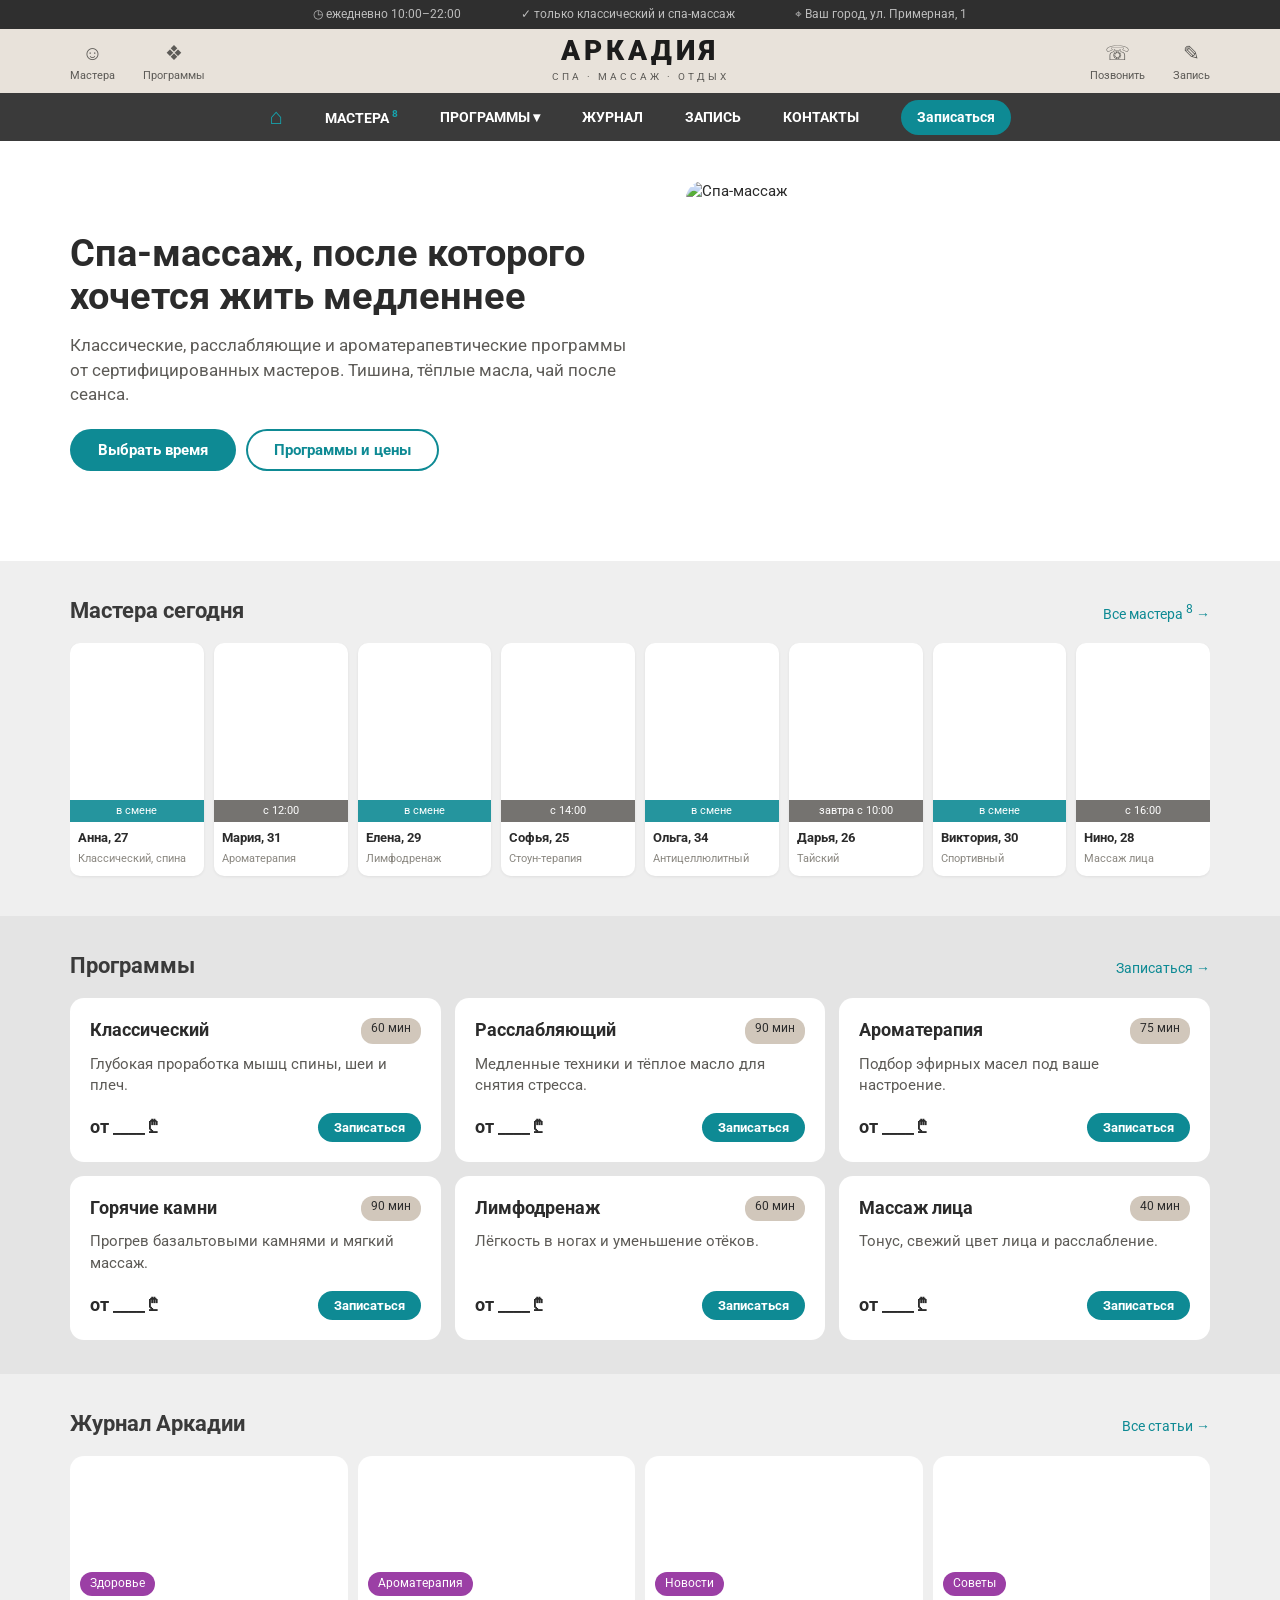
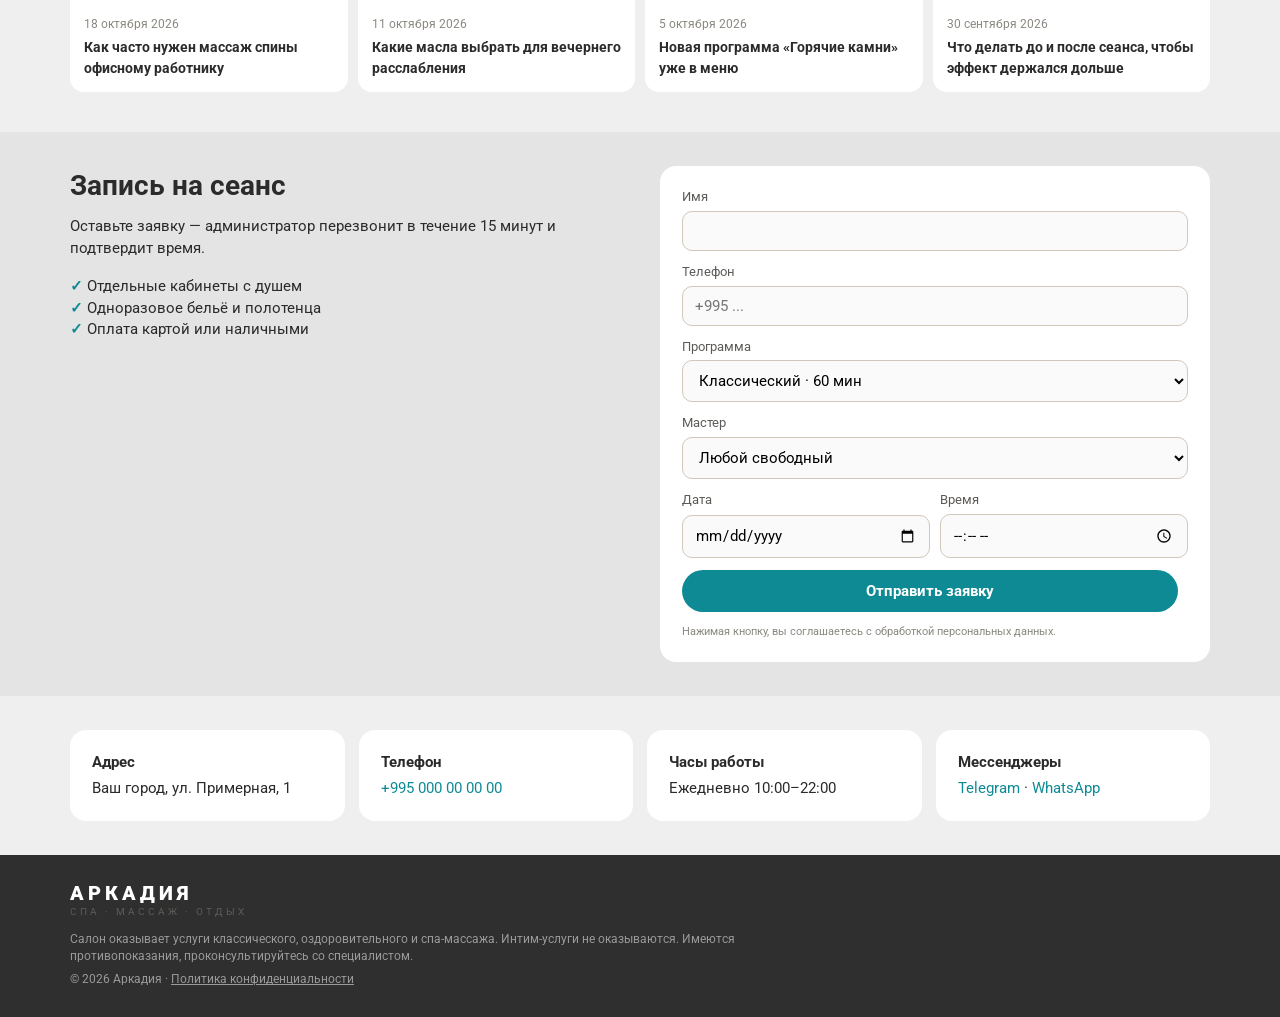
==== index.html @ 785beedc "Прототип сайта спа-массажа в стиле don-m" ====
<!doctype html><html lang="ru"><head><meta charset="utf-8"><meta name="viewport" content="width=device-width,initial-scale=1">
<title>Аркадия — спа-массаж в городе</title><link rel="stylesheet" href="style.css">
<link href="https://fonts.googleapis.com/css2?family=Roboto:wght@400;500;700;900&display=swap" rel="stylesheet"></head><body>
<div class="topbar"><div class="wrap"><span>◷ ежедневно 10:00–22:00</span><span>✓ только классический и спа-массаж</span><span>⌖ Ваш город, ул. Примерная, 1</span></div></div>
<header class="head"><div class="wrap">
 <div class="hleft"><a href="#masters" class="hicon">☺<small>Мастера</small></a><a href="#programs" class="hicon">❖<small>Программы</small></a></div>
 <a class="logo" href="#"><b>АРКАДИЯ</b><span>СПА · МАССАЖ · ОТДЫХ</span></a>
 <div class="hright"><a href="tel:+995000000000" class="hicon">☏<small>Позвонить</small></a><a href="#booking" class="hicon">✎<small>Запись</small></a></div>
</div></header>
<nav class="nav"><div class="wrap"><a href="#" class="home">⌂</a><a href="#masters">Мастера <sup>8</sup></a><a href="#programs">Программы ▾</a><a href="#journal">Журнал</a><a href="#booking">Запись</a><a href="#contacts">Контакты</a><a href="#booking" class="nbtn">Записаться</a></div></nav>
<main>
<section class="hero"><div class="wrap"><div class="htext"><h1>Спа-массаж, после которого хочется жить медленнее</h1><p>Классические, расслабляющие и ароматерапевтические программы от сертифицированных мастеров. Тишина, тёплые масла, чай после сеанса.</p><a href="#booking" class="btn">Выбрать время</a><a href="#programs" class="btn ghost">Программы и цены</a></div><img src="https://images.unsplash.com/photo-1544161515-4ab6ce6db874?w=900&q=80" alt="Спа-массаж"></div></section>
<section class="sec" id="masters"><div class="wrap"><div class="sh"><h2>Мастера сегодня</h2><a href="#booking">Все мастера <sup>8</sup> →</a></div>
<div class="row" id="mrow"></div></div></section>
<section class="sec alt" id="programs"><div class="wrap"><div class="sh"><h2>Программы</h2><a href="#booking">Записаться →</a></div><div class="grid" id="prow"></div></div></section>
<section class="sec" id="journal"><div class="wrap"><div class="sh"><h2>Журнал Аркадии</h2><a href="#journal">Все статьи →</a></div><div class="row jrow">
 <article class="jc"><div class="jimg" style="background-image:url(https://images.unsplash.com/photo-1600334129128-685c5582fd35?w=600&q=70)"><span class="tag">Здоровье</span></div><time>18 октября 2026</time><h3>Как часто нужен массаж спины офисному работнику</h3></article>
 <article class="jc"><div class="jimg" style="background-image:url(https://images.unsplash.com/photo-1519823551278-64ac92734fb1?w=600&q=70)"><span class="tag">Ароматерапия</span></div><time>11 октября 2026</time><h3>Какие масла выбрать для вечернего расслабления</h3></article>
 <article class="jc"><div class="jimg" style="background-image:url(https://images.unsplash.com/photo-1540555700478-4be289fbecef?w=600&q=70)"><span class="tag">Новости</span></div><time>5 октября 2026</time><h3>Новая программа «Горячие камни» уже в меню</h3></article>
 <article class="jc"><div class="jimg" style="background-image:url(https://images.unsplash.com/photo-1544161515-4ab6ce6db874?w=600&q=70)"><span class="tag">Советы</span></div><time>30 сентября 2026</time><h3>Что делать до и после сеанса, чтобы эффект держался дольше</h3></article>
</div></div></section>
<section class="sec alt" id="booking"><div class="wrap book"><div><h2>Запись на сеанс</h2><p>Оставьте заявку — администратор перезвонит в течение 15 минут и подтвердит время.</p><ul class="ticks"><li>Отдельные кабинеты с душем</li><li>Одноразовое бельё и полотенца</li><li>Оплата картой или наличными</li></ul></div>
<form id="form" class="card"><label>Имя<input name="name" required></label><label>Телефон<input name="phone" type="tel" required placeholder="+995 ..."></label>
<label>Программа<select name="program" id="psel"></select></label><label>Мастер<select name="master" id="msel"><option>Любой свободный</option></select></label>
<div class="two"><label>Дата<input name="date" type="date" required></label><label>Время<input name="time" type="time" required></label></div>
<button class="btn">Отправить заявку</button><small>Нажимая кнопку, вы соглашаетесь с обработкой персональных данных.</small></form>
<div id="ok" class="card ok" hidden><div class="okc">✓</div><h3>Заявка отправлена</h3><p id="oktext"></p><button class="btn ghost" id="again">Новая заявка</button></div></div></section>
<section class="sec" id="contacts"><div class="wrap contacts"><div class="card"><h3>Адрес</h3><p>Ваш город, ул. Примерная, 1</p></div><div class="card"><h3>Телефон</h3><p><a href="tel:+995000000000">+995 000 00 00 00</a></p></div><div class="card"><h3>Часы работы</h3><p>Ежедневно 10:00–22:00</p></div><div class="card"><h3>Мессенджеры</h3><p><a href="#">Telegram</a> · <a href="#">WhatsApp</a></p></div></div></section>
</main>
<footer class="foot"><div class="wrap"><div class="logo small"><b>АРКАДИЯ</b><span>СПА · МАССАЖ · ОТДЫХ</span></div><p>Салон оказывает услуги классического, оздоровительного и спа-массажа. Интим-услуги не оказываются. Имеются противопоказания, проконсультируйтесь со специалистом.</p><p class="copy">© 2026 Аркадия · <a href="#">Политика конфиденциальности</a></p></div></footer>
<script src="app.js"></script></body></html>
---- style.css ----
*{box-sizing:border-box;margin:0;padding:0}body{font:15px/1.45 Roboto,Arial,sans-serif;color:#2b2b2b;background:#efefef}a{color:inherit;text-decoration:none}
.wrap{max-width:1180px;margin:0 auto;padding:0 20px}
.topbar{background:#2f2f2f;color:#bdbdbd;font-size:12px}.topbar .wrap{display:flex;justify-content:center;gap:60px;padding:6px 20px}
.head{background:#e8e2da}.head .wrap{display:flex;align-items:center;justify-content:space-between;height:64px}
.hleft,.hright{display:flex;gap:28px;width:260px}.hright{justify-content:flex-end}.hicon{display:flex;flex-direction:column;align-items:center;font-size:20px;color:#5d5b57}.hicon small{font-size:11px}
.logo{text-align:center;color:#1c1c1c}.logo b{display:block;font:900 28px/1 Roboto;letter-spacing:4px}.logo span{font-size:10px;letter-spacing:3px;color:#5d5b57}
.nav{background:#3a3a3a;position:sticky;top:0;z-index:5}.nav .wrap{display:flex;align-items:center;justify-content:center;gap:42px;height:48px}.nav a{color:#fff;font-weight:700;font-size:14px;text-transform:uppercase}.nav sup{color:#16a3ad;font-size:10px}.nav .home{color:#16a3ad;font-size:22px}.nav .nbtn{background:#0e8a94;padding:7px 16px;border-radius:20px;text-transform:none}
.hero{background:#fff}.hero .wrap{display:grid;grid-template-columns:1.1fr 1fr;gap:40px;align-items:center;padding:40px 20px}.hero h1{font-size:38px;line-height:1.15;margin-bottom:14px}.hero p{color:#5d5b57;margin-bottom:22px;font-size:17px}.hero img{width:100%;height:340px;object-fit:cover;border-radius:18px}
.btn{display:inline-block;background:#0e8a94;color:#fff;border:0;border-radius:24px;padding:12px 28px;font:700 15px Roboto;cursor:pointer;margin-right:10px}.btn:hover{background:#0b737b}.btn.ghost{background:transparent;color:#0e8a94;box-shadow:inset 0 0 0 2px #0e8a94}.btn.sm{padding:7px 16px;font-size:13px;margin:0}
.sec{padding:34px 0}.sec.alt{background:#e4e4e4}.sh{display:flex;justify-content:space-between;align-items:baseline;margin-bottom:16px}.sh h2{font-size:22px;color:#3a3a3a}.sh a{color:#0e8a94;font-size:14px}
.row{display:grid;grid-auto-flow:column;grid-auto-columns:calc((100% - 70px)/8);gap:10px;overflow-x:auto;scroll-snap-type:x mandatory;padding-bottom:6px}
.mc{background:#fff;border-radius:10px;overflow:hidden;scroll-snap-align:start;box-shadow:0 1px 3px #0001}.mimg{aspect-ratio:3/4;background:center/cover;position:relative}.st{position:absolute;left:0;right:0;bottom:0;background:#0e8a94e6;color:#fff;font-size:11px;text-align:center;padding:3px}.st:not(.on){background:#5d5b57d9}.mb{padding:7px 8px}.mb b{display:block;font-size:13px}.mb span{font-size:11px;color:#8a8780}
.grid{display:grid;grid-template-columns:repeat(3,1fr);gap:14px}.pc{background:#fff;border-radius:14px;padding:20px;display:flex;flex-direction:column}.pt{display:flex;justify-content:space-between}.pt span{background:#d1c7bb;border-radius:12px;padding:2px 10px;font-size:12px}.pc p{color:#5d5b57;margin:10px 0 16px;flex:1}.pp{display:flex;justify-content:space-between;align-items:center}.pp b{font-size:18px}
.jrow{grid-auto-columns:calc((100% - 30px)/4)}.jc{background:#fff;border-radius:14px;overflow:hidden}.jimg{height:150px;background:center/cover;position:relative}.tag{position:absolute;left:10px;bottom:10px;background:#9b3fa5;color:#fff;font-size:12px;border-radius:12px;padding:3px 10px}.jc time{display:block;font-size:12px;color:#8a8780;padding:10px 14px 0}.jc h3{font-size:14px;padding:4px 14px 14px}
.book{display:grid;grid-template-columns:1fr 1fr;gap:40px}.book h2{font-size:28px;margin-bottom:10px}.ticks{list-style:none;margin-top:16px}.ticks li:before{content:"✓ ";color:#0e8a94;font-weight:700}
.card{background:#fff;border-radius:16px;padding:22px}form.card{display:grid;gap:12px}label{display:grid;gap:4px;font-size:13px;color:#5d5b57}input,select{font:15px Roboto;padding:10px 12px;border:1px solid #d1c7bb;border-radius:10px;background:#fafafa}.two{display:grid;grid-template-columns:1fr 1fr;gap:10px}form small{color:#8a8780;font-size:11px}
.ok{text-align:center}.okc{width:56px;height:56px;border-radius:50%;background:#0e8a94;color:#fff;font-size:28px;line-height:56px;margin:0 auto 10px}.ok p{margin:8px 0 16px;color:#5d5b57}
.contacts{display:grid;grid-template-columns:repeat(4,1fr);gap:14px}.contacts h3{font-size:15px;margin-bottom:4px}.contacts a{color:#0e8a94}
.foot{background:#2f2f2f;color:#9a9a9a;padding:28px 0;font-size:12px}.foot .logo{text-align:left;margin-bottom:10px}.foot .logo b{color:#fff;font-size:20px}.foot p{margin-top:6px;max-width:720px}.copy a{text-decoration:underline}
[hidden]{display:none!important}
@media(max-width:800px){.topbar .wrap{gap:14px;font-size:10px;justify-content:space-between}.topbar span:nth-child(3){display:none}.hleft,.hright{width:auto;gap:14px}.hicon small{display:none}.logo b{font-size:20px}.nav .wrap{justify-content:flex-start;gap:22px;overflow-x:auto;white-space:nowrap}.nav .nbtn{display:none}
.hero .wrap{grid-template-columns:1fr;padding:22px 16px}.hero img{height:200px;order:-1}.hero h1{font-size:26px}.btn{margin-bottom:8px}
.row{grid-auto-columns:38%}.jrow{grid-auto-columns:75%}.grid,.book,.contacts{grid-template-columns:1fr}.contacts{grid-template-columns:1fr 1fr}}
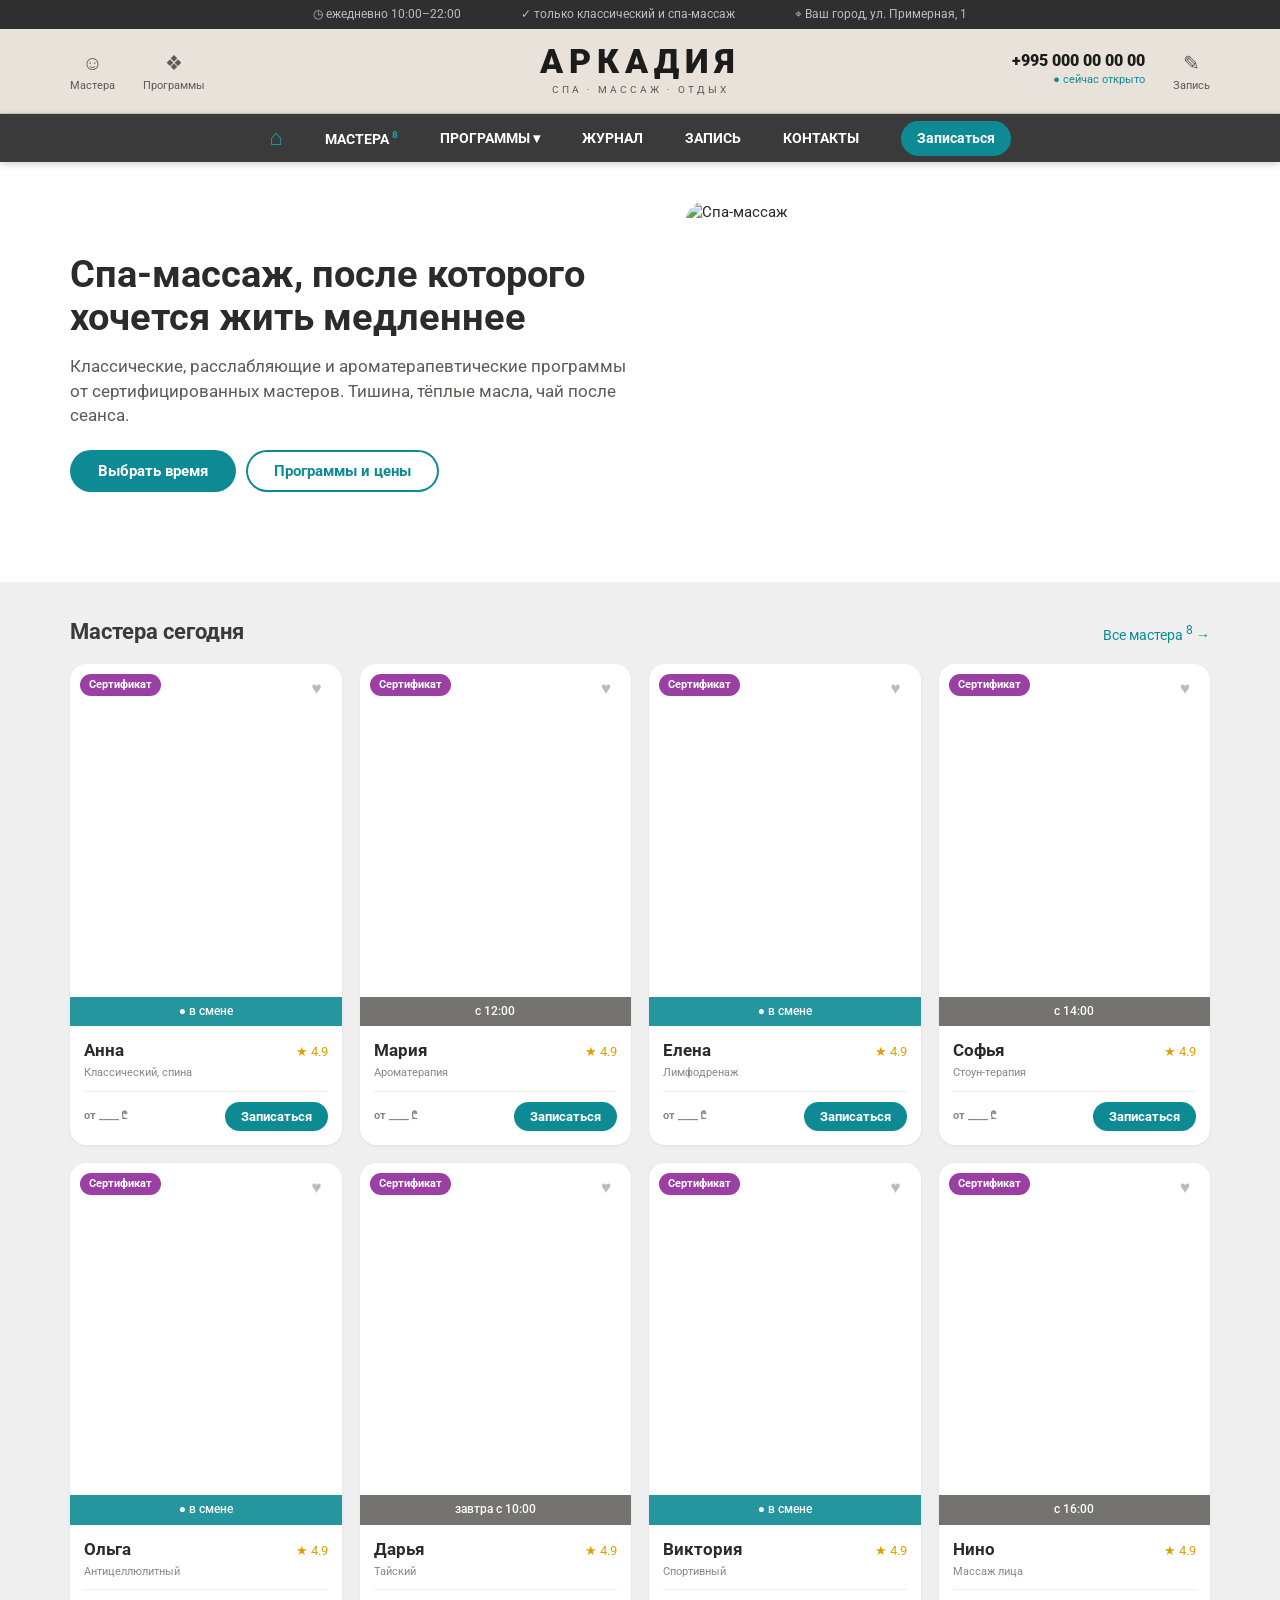
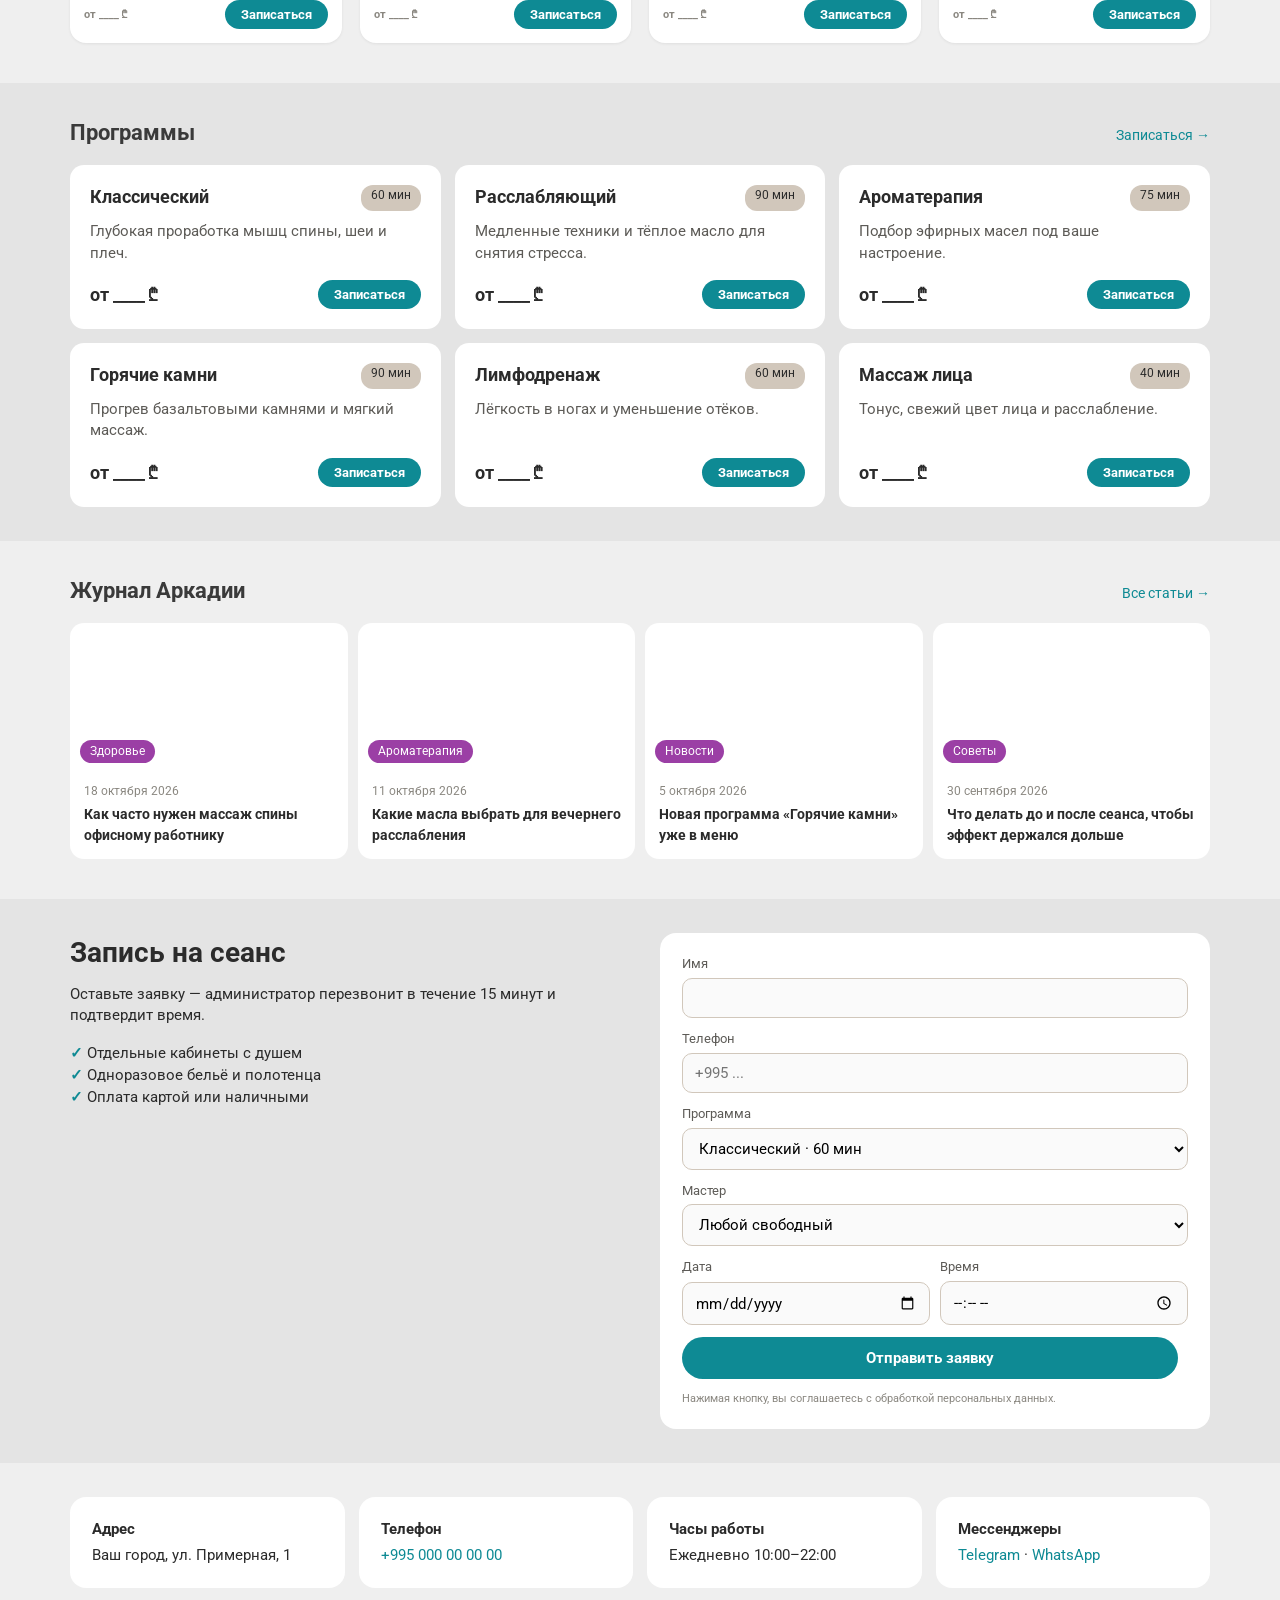
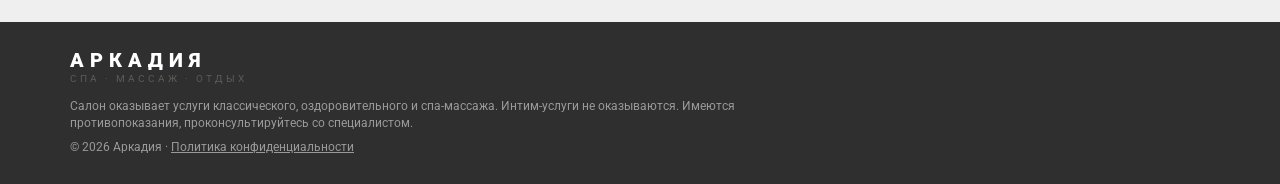
==== commit dc5e9ffd: "Усилены шапка и карточки мастеров" ====
--- a/index.html
+++ b/index.html
@@ -5,7 +5,7 @@
 <header class="head"><div class="wrap">
  <div class="hleft"><a href="#masters" class="hicon">☺<small>Мастера</small></a><a href="#programs" class="hicon">❖<small>Программы</small></a></div>
  <a class="logo" href="#"><b>АРКАДИЯ</b><span>СПА · МАССАЖ · ОТДЫХ</span></a>
- <div class="hright"><a href="tel:+995000000000" class="hicon">☏<small>Позвонить</small></a><a href="#booking" class="hicon">✎<small>Запись</small></a></div>
+ <div class="hright"><a href="tel:+995000000000" class="hphone">+995 000 00 00 00<small>● сейчас открыто</small></a><a href="#booking" class="hicon">✎<small>Запись</small></a></div>
 </div></header>
 <nav class="nav"><div class="wrap"><a href="#" class="home">⌂</a><a href="#masters">Мастера <sup>8</sup></a><a href="#programs">Программы ▾</a><a href="#journal">Журнал</a><a href="#booking">Запись</a><a href="#contacts">Контакты</a><a href="#booking" class="nbtn">Записаться</a></div></nav>
 <main>
--- a/style.css
+++ b/style.css
@@ -21,3 +21,14 @@
 @media(max-width:800px){.topbar .wrap{gap:14px;font-size:10px;justify-content:space-between}.topbar span:nth-child(3){display:none}.hleft,.hright{width:auto;gap:14px}.hicon small{display:none}.logo b{font-size:20px}.nav .wrap{justify-content:flex-start;gap:22px;overflow-x:auto;white-space:nowrap}.nav .nbtn{display:none}
 .hero .wrap{grid-template-columns:1fr;padding:22px 16px}.hero img{height:200px;order:-1}.hero h1{font-size:26px}.btn{margin-bottom:8px}
 .row{grid-auto-columns:38%}.jrow{grid-auto-columns:75%}.grid,.book,.contacts{grid-template-columns:1fr}.contacts{grid-template-columns:1fr 1fr}}
+
+.head{border-bottom:1px solid #d1c7bb}.head .wrap{height:84px}.logo b{font-size:34px;letter-spacing:6px}.hicon{transition:color .2s}.hicon:hover{color:#0e8a94}
+.hphone{font-weight:900;font-size:16px;color:#1c1c1c;text-align:right}.hphone small{display:block;font-weight:400;font-size:11px;color:#0e8a94}
+.nav{box-shadow:0 2px 8px #0003}.nav a:not(.nbtn):hover{color:#16a3ad}
+.row#mrow{grid-auto-flow:row;grid-template-columns:repeat(4,1fr);gap:18px;overflow:visible}
+.mc{border-radius:16px;transition:transform .25s,box-shadow .25s}.mc:hover{transform:translateY(-4px);box-shadow:0 10px 24px #0002}
+.badge{position:absolute;top:10px;left:10px;background:#9b3fa5;color:#fff;font-size:11px;font-weight:700;border-radius:12px;padding:3px 9px}
+.fav{position:absolute;top:8px;right:8px;width:34px;height:34px;border-radius:50%;border:0;background:#fffc;color:#bbb;font-size:17px;cursor:pointer}.fav.on{color:#e0457b}
+.st{font-size:12px;padding:6px;font-weight:500}.mb{padding:12px 14px 14px}.mn{display:flex;justify-content:space-between;align-items:baseline}.mn b{font-size:17px}.mn span{color:#e0a100;font-size:13px}
+.sp{display:block;font-size:13px;color:#8a8780;margin:2px 0 10px}.mf{display:flex;justify-content:space-between;align-items:center;border-top:1px solid #eee;padding-top:10px}.mf>span{font-weight:700}
+@media(max-width:800px){.row#mrow{grid-template-columns:1fr 1fr;gap:10px}.head .wrap{height:64px}.logo b{font-size:22px;letter-spacing:3px}.hphone{display:none}.mb{padding:8px 10px}.mn b{font-size:15px}.mf{flex-direction:column;align-items:stretch;gap:6px}.mf .btn{text-align:center}}
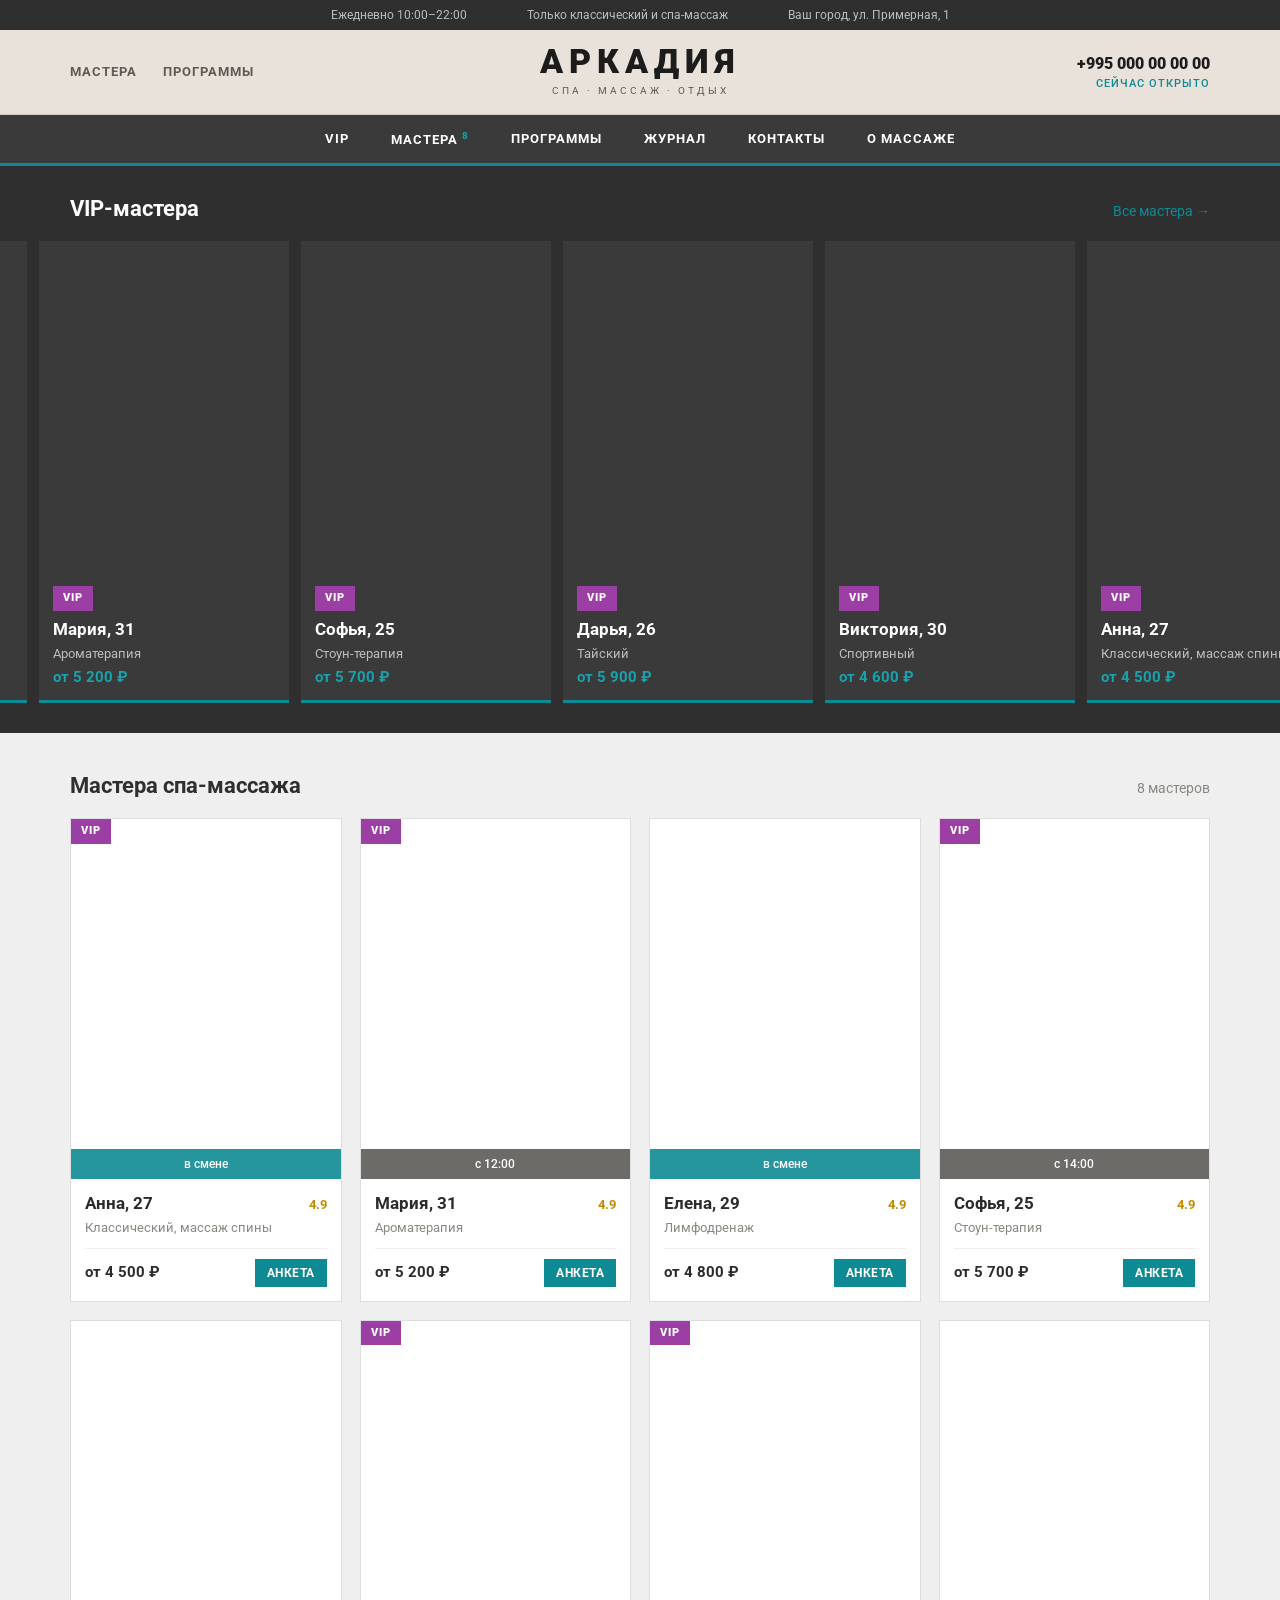
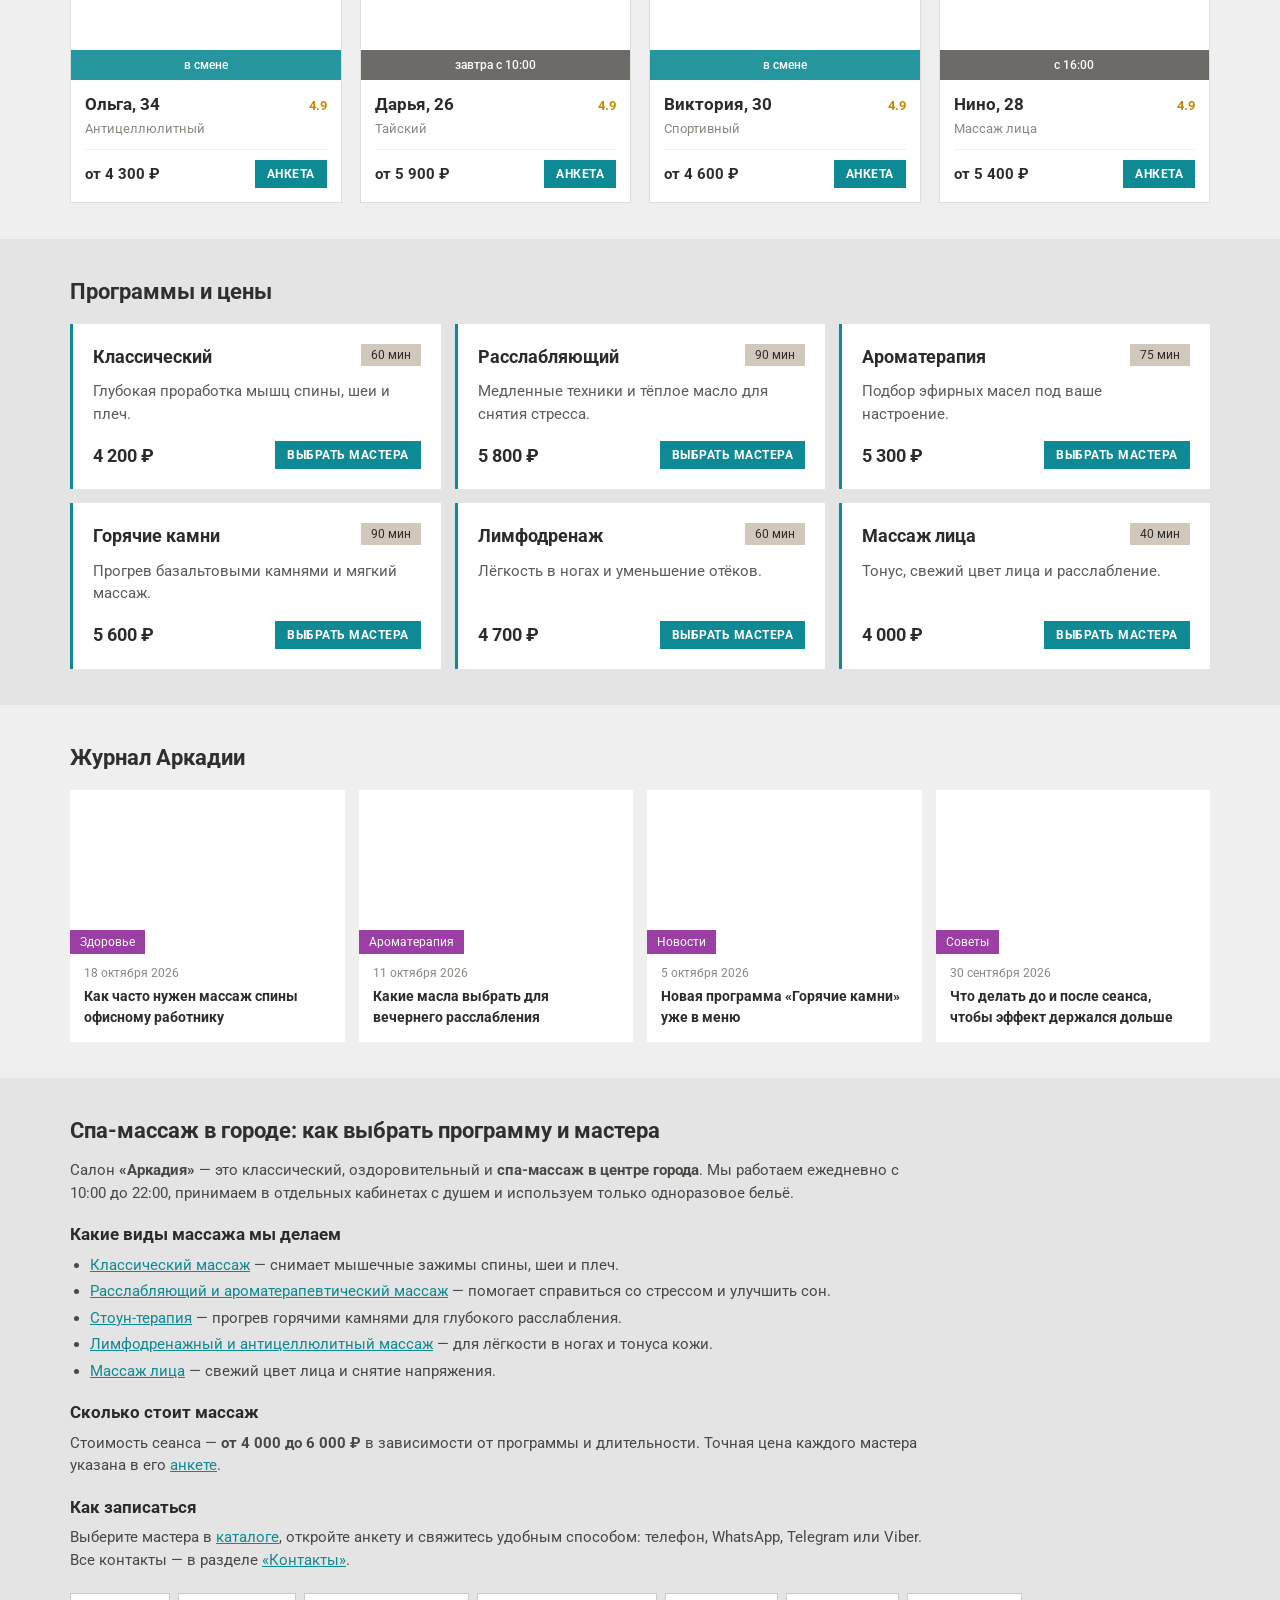
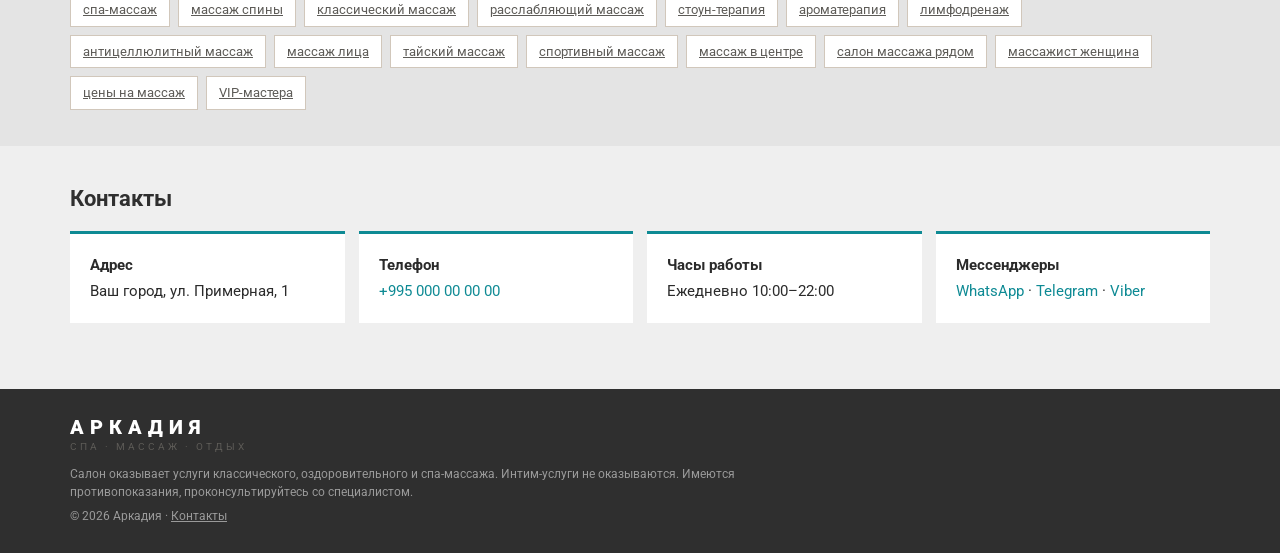
==== commit 737a7d24: "VIP-карусель, анкеты мастеров, цены в ₽, SEO-блок, без скруглений, мобильная адаптация" ====
--- a/index.html
+++ b/index.html
@@ -1,31 +1,31 @@
 <!doctype html><html lang="ru"><head><meta charset="utf-8"><meta name="viewport" content="width=device-width,initial-scale=1">
-<title>Аркадия — спа-массаж в городе</title><link rel="stylesheet" href="style.css">
-<link href="https://fonts.googleapis.com/css2?family=Roboto:wght@400;500;700;900&display=swap" rel="stylesheet"></head><body>
-<div class="topbar"><div class="wrap"><span>◷ ежедневно 10:00–22:00</span><span>✓ только классический и спа-массаж</span><span>⌖ Ваш город, ул. Примерная, 1</span></div></div>
+<link rel="preconnect" href="https://fonts.googleapis.com"><link href="https://fonts.googleapis.com/css2?family=Roboto:wght@400;500;700;900&display=swap" rel="stylesheet"><link rel="stylesheet" href="style.css"><title>Спа-массаж в городе — салон «Аркадия»: мастера, цены, запись</title>
+<meta name="description" content="Салон спа-массажа «Аркадия»: классический, расслабляющий, стоун-терапия, ароматерапия и массаж лица. 8 сертифицированных мастеров, цены от 4 000 ₽, ежедневно 10:00–22:00.">
+<meta property="og:type" content="website"><meta property="og:title" content="Спа-массаж «Аркадия»"><meta property="og:description" content="Классический и спа-массаж, мастера и цены от 4 000 ₽."><meta property="og:url" content="https://ztim2008.github.io/massazh-don/"><meta property="og:image" content="https://images.unsplash.com/photo-1544161515-4ab6ce6db874?w=1200&h=630&fit=crop"><meta property="og:locale" content="ru_RU">
+<link rel="canonical" href="https://ztim2008.github.io/massazh-don/">
+<script type="application/ld+json">{"@context":"https://schema.org","@type":"HealthAndBeautyBusiness","name":"Аркадия","description":"Салон классического и спа-массажа","url":"https://ztim2008.github.io/massazh-don/","telephone":"+995000000000","priceRange":"4000–6000 RUB","image":"https://images.unsplash.com/photo-1544161515-4ab6ce6db874?w=1200","address":{"@type":"PostalAddress","streetAddress":"ул. Примерная, 1","addressLocality":"Ваш город","addressCountry":"GE"},"openingHoursSpecification":{"@type":"OpeningHoursSpecification","dayOfWeek":["Monday","Tuesday","Wednesday","Thursday","Friday","Saturday","Sunday"],"opens":"10:00","closes":"22:00"}}</script>
+</head><body><div class="topbar"><div class="wrap"><span>Ежедневно 10:00–22:00</span><span>Только классический и спа-массаж</span><span>Ваш город, ул. Примерная, 1</span></div></div>
 <header class="head"><div class="wrap">
- <div class="hleft"><a href="#masters" class="hicon">☺<small>Мастера</small></a><a href="#programs" class="hicon">❖<small>Программы</small></a></div>
- <a class="logo" href="#"><b>АРКАДИЯ</b><span>СПА · МАССАЖ · ОТДЫХ</span></a>
- <div class="hright"><a href="tel:+995000000000" class="hphone">+995 000 00 00 00<small>● сейчас открыто</small></a><a href="#booking" class="hicon">✎<small>Запись</small></a></div>
+ <nav class="hleft"><a href="index.html#masters">Мастера</a><a href="index.html#programs">Программы</a></nav>
+ <a class="logo" href="index.html"><b>АРКАДИЯ</b><span>СПА · МАССАЖ · ОТДЫХ</span></a>
+ <div class="hright"><a href="tel:+995000000000" class="hphone">+995 000 00 00 00<small>сейчас открыто</small></a></div>
 </div></header>
-<nav class="nav"><div class="wrap"><a href="#" class="home">⌂</a><a href="#masters">Мастера <sup>8</sup></a><a href="#programs">Программы ▾</a><a href="#journal">Журнал</a><a href="#booking">Запись</a><a href="#contacts">Контакты</a><a href="#booking" class="nbtn">Записаться</a></div></nav>
+<nav class="nav"><div class="wrap"><a href="index.html#vip">VIP</a><a href="index.html#masters">Мастера <sup>8</sup></a><a href="index.html#programs">Программы</a><a href="index.html#journal">Журнал</a><a href="index.html#contacts">Контакты</a><a href="index.html#seo">О массаже</a></div></nav>
 <main>
-<section class="hero"><div class="wrap"><div class="htext"><h1>Спа-массаж, после которого хочется жить медленнее</h1><p>Классические, расслабляющие и ароматерапевтические программы от сертифицированных мастеров. Тишина, тёплые масла, чай после сеанса.</p><a href="#booking" class="btn">Выбрать время</a><a href="#programs" class="btn ghost">Программы и цены</a></div><img src="https://images.unsplash.com/photo-1544161515-4ab6ce6db874?w=900&q=80" alt="Спа-массаж"></div></section>
-<section class="sec" id="masters"><div class="wrap"><div class="sh"><h2>Мастера сегодня</h2><a href="#booking">Все мастера <sup>8</sup> →</a></div>
-<div class="row" id="mrow"></div></div></section>
-<section class="sec alt" id="programs"><div class="wrap"><div class="sh"><h2>Программы</h2><a href="#booking">Записаться →</a></div><div class="grid" id="prow"></div></div></section>
-<section class="sec" id="journal"><div class="wrap"><div class="sh"><h2>Журнал Аркадии</h2><a href="#journal">Все статьи →</a></div><div class="row jrow">
- <article class="jc"><div class="jimg" style="background-image:url(https://images.unsplash.com/photo-1600334129128-685c5582fd35?w=600&q=70)"><span class="tag">Здоровье</span></div><time>18 октября 2026</time><h3>Как часто нужен массаж спины офисному работнику</h3></article>
- <article class="jc"><div class="jimg" style="background-image:url(https://images.unsplash.com/photo-1519823551278-64ac92734fb1?w=600&q=70)"><span class="tag">Ароматерапия</span></div><time>11 октября 2026</time><h3>Какие масла выбрать для вечернего расслабления</h3></article>
- <article class="jc"><div class="jimg" style="background-image:url(https://images.unsplash.com/photo-1540555700478-4be289fbecef?w=600&q=70)"><span class="tag">Новости</span></div><time>5 октября 2026</time><h3>Новая программа «Горячие камни» уже в меню</h3></article>
- <article class="jc"><div class="jimg" style="background-image:url(https://images.unsplash.com/photo-1544161515-4ab6ce6db874?w=600&q=70)"><span class="tag">Советы</span></div><time>30 сентября 2026</time><h3>Что делать до и после сеанса, чтобы эффект держался дольше</h3></article>
-</div></div></section>
-<section class="sec alt" id="booking"><div class="wrap book"><div><h2>Запись на сеанс</h2><p>Оставьте заявку — администратор перезвонит в течение 15 минут и подтвердит время.</p><ul class="ticks"><li>Отдельные кабинеты с душем</li><li>Одноразовое бельё и полотенца</li><li>Оплата картой или наличными</li></ul></div>
-<form id="form" class="card"><label>Имя<input name="name" required></label><label>Телефон<input name="phone" type="tel" required placeholder="+995 ..."></label>
-<label>Программа<select name="program" id="psel"></select></label><label>Мастер<select name="master" id="msel"><option>Любой свободный</option></select></label>
-<div class="two"><label>Дата<input name="date" type="date" required></label><label>Время<input name="time" type="time" required></label></div>
-<button class="btn">Отправить заявку</button><small>Нажимая кнопку, вы соглашаетесь с обработкой персональных данных.</small></form>
-<div id="ok" class="card ok" hidden><div class="okc">✓</div><h3>Заявка отправлена</h3><p id="oktext"></p><button class="btn ghost" id="again">Новая заявка</button></div></div></section>
-<section class="sec" id="contacts"><div class="wrap contacts"><div class="card"><h3>Адрес</h3><p>Ваш город, ул. Примерная, 1</p></div><div class="card"><h3>Телефон</h3><p><a href="tel:+995000000000">+995 000 00 00 00</a></p></div><div class="card"><h3>Часы работы</h3><p>Ежедневно 10:00–22:00</p></div><div class="card"><h3>Мессенджеры</h3><p><a href="#">Telegram</a> · <a href="#">WhatsApp</a></p></div></div></section>
-</main>
-<footer class="foot"><div class="wrap"><div class="logo small"><b>АРКАДИЯ</b><span>СПА · МАССАЖ · ОТДЫХ</span></div><p>Салон оказывает услуги классического, оздоровительного и спа-массажа. Интим-услуги не оказываются. Имеются противопоказания, проконсультируйтесь со специалистом.</p><p class="copy">© 2026 Аркадия · <a href="#">Политика конфиденциальности</a></p></div></footer>
-<script src="app.js"></script></body></html>
+<section class="vip" id="vip" aria-label="VIP-мастера"><div class="wrap"><div class="sh"><h2>VIP-мастера</h2><a href="#masters">Все мастера →</a></div></div><div class="vtrack" id="vtrack"><div class="vrow" id="vrow"></div></div></section>
+<section class="sec" id="masters"><div class="wrap"><div class="sh"><h1 class="h2">Мастера спа-массажа</h1><span class="muted">8 мастеров</span></div><div class="mgrid" id="mrow"></div></div></section>
+<section class="sec alt" id="programs"><div class="wrap"><div class="sh"><h2>Программы и цены</h2></div><div class="grid" id="prow"></div></div></section>
+<section class="sec" id="journal"><div class="wrap"><div class="sh"><h2>Журнал Аркадии</h2></div><div class="jrow"><article class="jc"><div class="jimg" style="background-image:url(https://images.unsplash.com/photo-1600334129128-685c5582fd35?w=600&h=360&fit=crop&q=70)"><span class="tag">Здоровье</span></div><time>18 октября 2026</time><h3>Как часто нужен массаж спины офисному работнику</h3></article><article class="jc"><div class="jimg" style="background-image:url(https://images.unsplash.com/photo-1519823551278-64ac92734fb1?w=600&h=360&fit=crop&q=70)"><span class="tag">Ароматерапия</span></div><time>11 октября 2026</time><h3>Какие масла выбрать для вечернего расслабления</h3></article><article class="jc"><div class="jimg" style="background-image:url(https://images.unsplash.com/photo-1540555700478-4be289fbecef?w=600&h=360&fit=crop&q=70)"><span class="tag">Новости</span></div><time>5 октября 2026</time><h3>Новая программа «Горячие камни» уже в меню</h3></article><article class="jc"><div class="jimg" style="background-image:url(https://images.unsplash.com/photo-1544161515-4ab6ce6db874?w=600&h=360&fit=crop&q=70)"><span class="tag">Советы</span></div><time>30 сентября 2026</time><h3>Что делать до и после сеанса, чтобы эффект держался дольше</h3></article></div></div></section>
+<section class="sec alt seo" id="seo"><div class="wrap"><article>
+<h2>Спа-массаж в городе: как выбрать программу и мастера</h2>
+<p>Салон <strong>«Аркадия»</strong> — это классический, оздоровительный и <strong>спа-массаж в центре города</strong>. Мы работаем ежедневно с 10:00 до 22:00, принимаем в отдельных кабинетах с душем и используем только одноразовое бельё.</p>
+<h3>Какие виды массажа мы делаем</h3>
+<ul><li><a href="#programs">Классический массаж</a> — снимает мышечные зажимы спины, шеи и плеч.</li><li><a href="#programs">Расслабляющий и ароматерапевтический массаж</a> — помогает справиться со стрессом и улучшить сон.</li><li><a href="#programs">Стоун-терапия</a> — прогрев горячими камнями для глубокого расслабления.</li><li><a href="#programs">Лимфодренажный и антицеллюлитный массаж</a> — для лёгкости в ногах и тонуса кожи.</li><li><a href="#programs">Массаж лица</a> — свежий цвет лица и снятие напряжения.</li></ul>
+<h3>Сколько стоит массаж</h3>
+<p>Стоимость сеанса — <strong>от 4 000 до 6 000 ₽</strong> в зависимости от программы и длительности. Точная цена каждого мастера указана в его <a href="#masters">анкете</a>.</p>
+<h3>Как записаться</h3>
+<p>Выберите мастера в <a href="#masters">каталоге</a>, откройте анкету и свяжитесь удобным способом: телефон, WhatsApp, Telegram или Viber. Все контакты — в разделе <a href="#contacts">«Контакты»</a>.</p>
+</article><div class="tags" aria-label="Популярные запросы"><a href="#programs">спа-массаж</a><a href="#programs">массаж спины</a><a href="#programs">классический массаж</a><a href="#programs">расслабляющий массаж</a><a href="#programs">стоун-терапия</a><a href="#programs">ароматерапия</a><a href="#programs">лимфодренаж</a><a href="#programs">антицеллюлитный массаж</a><a href="#programs">массаж лица</a><a href="#masters">тайский массаж</a><a href="#masters">спортивный массаж</a><a href="#contacts">массаж в центре</a><a href="#contacts">салон массажа рядом</a><a href="#masters">массажист женщина</a><a href="#programs">цены на массаж</a><a href="#vip">VIP-мастера</a></div></div></section>
+<section class="sec" id="contacts"><div class="wrap"><div class="sh"><h2>Контакты</h2></div><div class="contacts"><div class="card"><h3>Адрес</h3><p>Ваш город, ул. Примерная, 1</p></div><div class="card"><h3>Телефон</h3><p><a href="tel:+995000000000">+995 000 00 00 00</a></p></div><div class="card"><h3>Часы работы</h3><p>Ежедневно 10:00–22:00</p></div><div class="card"><h3>Мессенджеры</h3><p><a href="https://wa.me/995000000000">WhatsApp</a> · <a href="https://t.me/arkadia_spa_demo">Telegram</a> · <a href="viber://chat?number=%2B995000000000">Viber</a></p></div></div></div></section>
+</main><footer class="foot"><div class="wrap"><div class="logo small"><b>АРКАДИЯ</b><span>СПА · МАССАЖ · ОТДЫХ</span></div><p>Салон оказывает услуги классического, оздоровительного и спа-массажа. Интим-услуги не оказываются. Имеются противопоказания, проконсультируйтесь со специалистом.</p><p class="copy">© 2026 Аркадия · <a href="index.html#contacts">Контакты</a></p></div></footer>
+<script src="data.js"></script><script src="index.js"></script></body></html>
--- a/style.css
+++ b/style.css
@@ -1,34 +1,43 @@
-*{box-sizing:border-box;margin:0;padding:0}body{font:15px/1.45 Roboto,Arial,sans-serif;color:#2b2b2b;background:#efefef}a{color:inherit;text-decoration:none}
-.wrap{max-width:1180px;margin:0 auto;padding:0 20px}
+*{box-sizing:border-box;margin:0;padding:0;border-radius:0!important}html{scroll-behavior:smooth}body{font:15px/1.5 Roboto,Arial,sans-serif;color:#2b2b2b;background:#efefef;overflow-x:hidden}a{color:inherit;text-decoration:none}img{max-width:100%;display:block}
+.wrap{max-width:1180px;margin:0 auto;padding:0 20px}h2,.h2{font-size:22px;color:#2f2f2f;font-weight:700}.muted{color:#8a8780;font-size:14px}
 .topbar{background:#2f2f2f;color:#bdbdbd;font-size:12px}.topbar .wrap{display:flex;justify-content:center;gap:60px;padding:6px 20px}
-.head{background:#e8e2da}.head .wrap{display:flex;align-items:center;justify-content:space-between;height:64px}
-.hleft,.hright{display:flex;gap:28px;width:260px}.hright{justify-content:flex-end}.hicon{display:flex;flex-direction:column;align-items:center;font-size:20px;color:#5d5b57}.hicon small{font-size:11px}
-.logo{text-align:center;color:#1c1c1c}.logo b{display:block;font:900 28px/1 Roboto;letter-spacing:4px}.logo span{font-size:10px;letter-spacing:3px;color:#5d5b57}
-.nav{background:#3a3a3a;position:sticky;top:0;z-index:5}.nav .wrap{display:flex;align-items:center;justify-content:center;gap:42px;height:48px}.nav a{color:#fff;font-weight:700;font-size:14px;text-transform:uppercase}.nav sup{color:#16a3ad;font-size:10px}.nav .home{color:#16a3ad;font-size:22px}.nav .nbtn{background:#0e8a94;padding:7px 16px;border-radius:20px;text-transform:none}
-.hero{background:#fff}.hero .wrap{display:grid;grid-template-columns:1.1fr 1fr;gap:40px;align-items:center;padding:40px 20px}.hero h1{font-size:38px;line-height:1.15;margin-bottom:14px}.hero p{color:#5d5b57;margin-bottom:22px;font-size:17px}.hero img{width:100%;height:340px;object-fit:cover;border-radius:18px}
-.btn{display:inline-block;background:#0e8a94;color:#fff;border:0;border-radius:24px;padding:12px 28px;font:700 15px Roboto;cursor:pointer;margin-right:10px}.btn:hover{background:#0b737b}.btn.ghost{background:transparent;color:#0e8a94;box-shadow:inset 0 0 0 2px #0e8a94}.btn.sm{padding:7px 16px;font-size:13px;margin:0}
-.sec{padding:34px 0}.sec.alt{background:#e4e4e4}.sh{display:flex;justify-content:space-between;align-items:baseline;margin-bottom:16px}.sh h2{font-size:22px;color:#3a3a3a}.sh a{color:#0e8a94;font-size:14px}
-.row{display:grid;grid-auto-flow:column;grid-auto-columns:calc((100% - 70px)/8);gap:10px;overflow-x:auto;scroll-snap-type:x mandatory;padding-bottom:6px}
-.mc{background:#fff;border-radius:10px;overflow:hidden;scroll-snap-align:start;box-shadow:0 1px 3px #0001}.mimg{aspect-ratio:3/4;background:center/cover;position:relative}.st{position:absolute;left:0;right:0;bottom:0;background:#0e8a94e6;color:#fff;font-size:11px;text-align:center;padding:3px}.st:not(.on){background:#5d5b57d9}.mb{padding:7px 8px}.mb b{display:block;font-size:13px}.mb span{font-size:11px;color:#8a8780}
-.grid{display:grid;grid-template-columns:repeat(3,1fr);gap:14px}.pc{background:#fff;border-radius:14px;padding:20px;display:flex;flex-direction:column}.pt{display:flex;justify-content:space-between}.pt span{background:#d1c7bb;border-radius:12px;padding:2px 10px;font-size:12px}.pc p{color:#5d5b57;margin:10px 0 16px;flex:1}.pp{display:flex;justify-content:space-between;align-items:center}.pp b{font-size:18px}
-.jrow{grid-auto-columns:calc((100% - 30px)/4)}.jc{background:#fff;border-radius:14px;overflow:hidden}.jimg{height:150px;background:center/cover;position:relative}.tag{position:absolute;left:10px;bottom:10px;background:#9b3fa5;color:#fff;font-size:12px;border-radius:12px;padding:3px 10px}.jc time{display:block;font-size:12px;color:#8a8780;padding:10px 14px 0}.jc h3{font-size:14px;padding:4px 14px 14px}
-.book{display:grid;grid-template-columns:1fr 1fr;gap:40px}.book h2{font-size:28px;margin-bottom:10px}.ticks{list-style:none;margin-top:16px}.ticks li:before{content:"✓ ";color:#0e8a94;font-weight:700}
-.card{background:#fff;border-radius:16px;padding:22px}form.card{display:grid;gap:12px}label{display:grid;gap:4px;font-size:13px;color:#5d5b57}input,select{font:15px Roboto;padding:10px 12px;border:1px solid #d1c7bb;border-radius:10px;background:#fafafa}.two{display:grid;grid-template-columns:1fr 1fr;gap:10px}form small{color:#8a8780;font-size:11px}
-.ok{text-align:center}.okc{width:56px;height:56px;border-radius:50%;background:#0e8a94;color:#fff;font-size:28px;line-height:56px;margin:0 auto 10px}.ok p{margin:8px 0 16px;color:#5d5b57}
-.contacts{display:grid;grid-template-columns:repeat(4,1fr);gap:14px}.contacts h3{font-size:15px;margin-bottom:4px}.contacts a{color:#0e8a94}
-.foot{background:#2f2f2f;color:#9a9a9a;padding:28px 0;font-size:12px}.foot .logo{text-align:left;margin-bottom:10px}.foot .logo b{color:#fff;font-size:20px}.foot p{margin-top:6px;max-width:720px}.copy a{text-decoration:underline}
-[hidden]{display:none!important}
-@media(max-width:800px){.topbar .wrap{gap:14px;font-size:10px;justify-content:space-between}.topbar span:nth-child(3){display:none}.hleft,.hright{width:auto;gap:14px}.hicon small{display:none}.logo b{font-size:20px}.nav .wrap{justify-content:flex-start;gap:22px;overflow-x:auto;white-space:nowrap}.nav .nbtn{display:none}
-.hero .wrap{grid-template-columns:1fr;padding:22px 16px}.hero img{height:200px;order:-1}.hero h1{font-size:26px}.btn{margin-bottom:8px}
-.row{grid-auto-columns:38%}.jrow{grid-auto-columns:75%}.grid,.book,.contacts{grid-template-columns:1fr}.contacts{grid-template-columns:1fr 1fr}}
-
-.head{border-bottom:1px solid #d1c7bb}.head .wrap{height:84px}.logo b{font-size:34px;letter-spacing:6px}.hicon{transition:color .2s}.hicon:hover{color:#0e8a94}
-.hphone{font-weight:900;font-size:16px;color:#1c1c1c;text-align:right}.hphone small{display:block;font-weight:400;font-size:11px;color:#0e8a94}
-.nav{box-shadow:0 2px 8px #0003}.nav a:not(.nbtn):hover{color:#16a3ad}
-.row#mrow{grid-auto-flow:row;grid-template-columns:repeat(4,1fr);gap:18px;overflow:visible}
-.mc{border-radius:16px;transition:transform .25s,box-shadow .25s}.mc:hover{transform:translateY(-4px);box-shadow:0 10px 24px #0002}
-.badge{position:absolute;top:10px;left:10px;background:#9b3fa5;color:#fff;font-size:11px;font-weight:700;border-radius:12px;padding:3px 9px}
-.fav{position:absolute;top:8px;right:8px;width:34px;height:34px;border-radius:50%;border:0;background:#fffc;color:#bbb;font-size:17px;cursor:pointer}.fav.on{color:#e0457b}
-.st{font-size:12px;padding:6px;font-weight:500}.mb{padding:12px 14px 14px}.mn{display:flex;justify-content:space-between;align-items:baseline}.mn b{font-size:17px}.mn span{color:#e0a100;font-size:13px}
-.sp{display:block;font-size:13px;color:#8a8780;margin:2px 0 10px}.mf{display:flex;justify-content:space-between;align-items:center;border-top:1px solid #eee;padding-top:10px}.mf>span{font-weight:700}
-@media(max-width:800px){.row#mrow{grid-template-columns:1fr 1fr;gap:10px}.head .wrap{height:64px}.logo b{font-size:22px;letter-spacing:3px}.hphone{display:none}.mb{padding:8px 10px}.mn b{font-size:15px}.mf{flex-direction:column;align-items:stretch;gap:6px}.mf .btn{text-align:center}}
+.head{background:#e8e2da;border-bottom:1px solid #d1c7bb}.head .wrap{display:grid;grid-template-columns:1fr auto 1fr;align-items:center;height:84px}
+.hleft{display:flex;gap:26px;font-size:13px;font-weight:700;text-transform:uppercase;letter-spacing:1px;color:#5d5b57}.hleft a:hover{color:#0e8a94}.hright{display:flex;justify-content:flex-end}
+.logo{text-align:center;color:#1c1c1c}.logo b{display:block;font:900 34px/1 Roboto;letter-spacing:6px}.logo span{font-size:10px;letter-spacing:3px;color:#5d5b57}
+.hphone{font-weight:900;font-size:16px;color:#1c1c1c;text-align:right}.hphone small{display:block;font-weight:500;font-size:11px;color:#0e8a94;text-transform:uppercase;letter-spacing:1px}
+.nav{background:#3a3a3a;position:sticky;top:0;z-index:5;border-bottom:3px solid #0e8a94}.nav .wrap{display:flex;align-items:center;justify-content:center;gap:42px;height:48px}.nav a{color:#fff;font-weight:700;font-size:13px;text-transform:uppercase;letter-spacing:1px;white-space:nowrap}.nav a:hover{color:#16a3ad}.nav sup{color:#16a3ad;font-size:10px}
+.btn{display:inline-block;background:#0e8a94;color:#fff;border:0;padding:12px 26px;font:700 14px Roboto;text-transform:uppercase;letter-spacing:.5px;cursor:pointer;text-align:center}.btn:hover{background:#0b737b}.btn.ghost{background:transparent;color:#0e8a94;box-shadow:inset 0 0 0 2px #0e8a94}.btn.sm{padding:7px 12px;font-size:12px}
+.sec{padding:36px 0}.sec.alt{background:#e4e4e4}.sh{display:flex;justify-content:space-between;align-items:baseline;gap:10px;margin-bottom:16px}.sh a{color:#0e8a94;font-size:14px;white-space:nowrap}
+.vip{background:#2f2f2f;padding:26px 0 30px}.vip h2{color:#fff}.vtrack{overflow-x:auto;scrollbar-width:none;-webkit-overflow-scrolling:touch}.vtrack::-webkit-scrollbar{display:none}.vrow{display:flex;gap:12px;padding:0 12px;width:max-content}
+.vc{display:block;width:250px;flex:none;background:#3a3a3a;color:#fff;border-bottom:3px solid #0e8a94}.vimg{aspect-ratio:3/4;background:center/cover}.vb{padding:12px 14px;display:grid;gap:2px}.vb b{font-size:17px}.vb span:not(.badge){font-size:13px;color:#bdbdbd}.vb em{font-style:normal;font-weight:700;color:#16a3ad}.vb .badge{position:static;justify-self:start;margin-bottom:4px}.vc:hover .vimg{opacity:.9}
+.mgrid{display:grid;grid-template-columns:repeat(4,1fr);gap:18px}
+.mc{display:block;background:#fff;border:1px solid #ddd;transition:border-color .2s}.mc:hover{border-color:#0e8a94}.mimg{aspect-ratio:3/4;background:center/cover;position:relative}
+.badge{position:absolute;top:0;left:0;background:#9b3fa5;color:#fff;font-size:11px;font-weight:900;letter-spacing:1px;padding:4px 10px}
+.st{position:absolute;left:0;right:0;bottom:0;background:#5d5b57e6;color:#fff;font-size:12px;text-align:center;padding:6px;font-weight:500}.st.on{background:#0e8a94e6}
+.mb{padding:12px 14px 14px}.mn{display:flex;justify-content:space-between;align-items:baseline;gap:6px}.mn b{font-size:17px}.mn span{color:#c58a00;font-size:13px;font-weight:700}.sp{display:block;font-size:13px;color:#8a8780;margin:2px 0 10px}.mf{display:flex;justify-content:space-between;align-items:center;border-top:1px solid #eee;padding-top:10px;gap:8px}.mf>span:first-child{font-weight:700;white-space:nowrap}
+.grid{display:grid;grid-template-columns:repeat(3,1fr);gap:14px}.pc{background:#fff;padding:20px;display:flex;flex-direction:column;border-left:3px solid #0e8a94}.pt{display:flex;justify-content:space-between;gap:8px}.pt span{background:#d1c7bb;padding:2px 10px;font-size:12px;white-space:nowrap;height:max-content}.pc p{color:#5d5b57;margin:10px 0 16px;flex:1}.pp{display:flex;justify-content:space-between;align-items:center;gap:8px}.pp b{font-size:18px}
+.jrow{display:grid;grid-template-columns:repeat(4,1fr);gap:14px}.jc{background:#fff}.jimg{aspect-ratio:5/3;background:center/cover;position:relative}.tag{position:absolute;left:0;bottom:0;background:#9b3fa5;color:#fff;font-size:12px;padding:3px 10px}.jc time{display:block;font-size:12px;color:#8a8780;padding:10px 14px 0}.jc h3{font-size:14px;padding:4px 14px 14px}
+.seo article{max-width:860px}.seo h2{margin-bottom:12px}.seo h3{font-size:17px;margin:18px 0 6px}.seo p{color:#4a4844;margin-bottom:8px}.seo ul{padding-left:20px;color:#4a4844}.seo li{margin:4px 0}.seo a{color:#0e8a94;text-decoration:underline}
+.tags{display:flex;flex-wrap:wrap;gap:8px;margin-top:22px}.tags a{background:#fff;border:1px solid #d1c7bb;padding:6px 12px;font-size:13px;color:#5d5b57}.tags a:hover{border-color:#0e8a94;color:#0e8a94}
+.card{background:#fff;padding:20px;border-top:3px solid #0e8a94}.contacts{display:grid;grid-template-columns:repeat(4,1fr);gap:14px}.contacts h3{font-size:15px;margin-bottom:4px}.contacts a{color:#0e8a94}
+.foot{background:#2f2f2f;color:#9a9a9a;padding:28px 0;font-size:12px;margin-top:30px}.foot .logo{text-align:left;margin-bottom:10px}.foot .logo b{color:#fff;font-size:20px}.foot p{margin-top:6px;max-width:720px}.copy a{text-decoration:underline}
+/* profile */
+#profile h2{margin:30px 0 12px}.crumbs{display:flex;justify-content:space-between;padding-top:18px;font-size:13px;color:#8a8780}.crumbs a{color:#0e8a94;font-weight:700}
+.prof{display:grid;grid-template-columns:1.05fr 1fr;gap:36px;margin-top:14px}.gal #gmain{width:100%;aspect-ratio:4/5;object-fit:cover;background:#ddd}.thumbs{display:grid;grid-template-columns:repeat(5,1fr);gap:6px;margin-top:6px}.thumbs button{border:2px solid transparent;padding:0;cursor:pointer;background:none}.thumbs button.on{border-color:#0e8a94}.thumbs img{aspect-ratio:4/5;object-fit:cover;width:100%}
+.badges{display:flex;flex-wrap:wrap;gap:6px}.badges .badge{position:static}.st2{background:#5d5b57;color:#fff;font-size:11px;font-weight:700;padding:4px 10px}.st2.on{background:#0e8a94}.demo{border:1px solid #c58a00;color:#c58a00;font-size:11px;padding:3px 9px}
+.info h1{font-size:36px;margin:12px 0 2px}.lead{color:#8a8780}.facts{display:grid;grid-template-columns:1fr 1fr;gap:1px;background:#d1c7bb;border:1px solid #d1c7bb;margin:18px 0}.facts div{background:#fff;padding:10px 14px}.facts dt{font-size:12px;color:#8a8780;text-transform:uppercase;letter-spacing:1px}.facts dd{font-weight:700}
+.pricebox{display:flex;align-items:baseline;gap:10px;margin-bottom:14px}.pricebox b{font-size:30px;color:#0e8a94}.cta{display:flex;gap:10px;flex-wrap:wrap}.info p{color:#4a4844}
+.two-col{display:grid;grid-template-columns:1fr 1fr;gap:36px}.tbl{width:100%;border-collapse:collapse;background:#fff}.tbl td{padding:11px 14px;border-bottom:1px solid #eee}.tbl td:last-child{text-align:right;font-weight:700;white-space:nowrap}.tbl tr.off td{color:#aaa}
+.revs{display:grid;grid-template-columns:repeat(3,1fr);gap:14px}.rev{background:#fff;padding:18px;border-left:3px solid #9b3fa5}.rev div{display:flex;justify-content:space-between}.stars{color:#c58a00}.rev p{margin-top:8px;color:#4a4844}
+.clinks{display:grid;grid-template-columns:repeat(4,1fr);gap:1px;background:#d1c7bb;border:1px solid #d1c7bb}.clinks a{background:#fff;padding:16px;font-weight:700;color:#0e8a94;word-break:break-all}.clinks a:hover{background:#0e8a94;color:#fff}.clinks span{display:block;font-size:12px;color:#8a8780;font-weight:400;text-transform:uppercase;letter-spacing:1px}.clinks a:hover span{color:#e0f4f5}
+.simsec{margin-top:34px}.simsec .sh h2{margin:0}
+@media(max-width:1000px){.mgrid{grid-template-columns:repeat(3,1fr)}.jrow,.contacts,.clinks{grid-template-columns:1fr 1fr}.grid{grid-template-columns:1fr 1fr}}
+@media(max-width:800px){.wrap{padding:0 14px}.topbar .wrap{gap:10px;font-size:10px;justify-content:space-between;padding:5px 14px}.topbar span:nth-child(3){display:none}
+.head .wrap{grid-template-columns:1fr auto;height:60px}.hleft{display:none}.logo{text-align:left}.logo b{font-size:22px;letter-spacing:3px}.logo span{font-size:8px;letter-spacing:2px}.hphone{font-size:13px}.hphone small{font-size:9px}
+.nav .wrap{justify-content:flex-start;gap:20px;overflow-x:auto;scrollbar-width:none;padding:0 14px}.nav .wrap::-webkit-scrollbar{display:none}.nav a{font-size:12px}
+.vc{width:min(62vw,240px)}.vrow{gap:8px;padding:0 8px}
+.mgrid{grid-template-columns:1fr 1fr;gap:8px}.mb{padding:8px 10px 10px}.mn b{font-size:14px}.mn span{font-size:12px}.sp{font-size:12px}.mf{flex-direction:column;align-items:stretch;gap:6px}
+.grid,.contacts,.revs,.two-col,.prof{grid-template-columns:1fr}.jrow{grid-template-columns:1fr 1fr;gap:8px}.jc h3{font-size:13px;padding:4px 10px 10px}.jc time{padding:8px 10px 0}
+.prof{gap:18px}.info h1{font-size:28px}.two-col{gap:0}.clinks{grid-template-columns:1fr 1fr}.crumbs span{display:none}.cta .btn{flex:1}}
+@media(max-width:380px){.hphone{font-size:12px}.logo b{font-size:19px}.facts{grid-template-columns:1fr}}
+@media(prefers-reduced-motion:reduce){html{scroll-behavior:auto}*{transition:none!important}}
